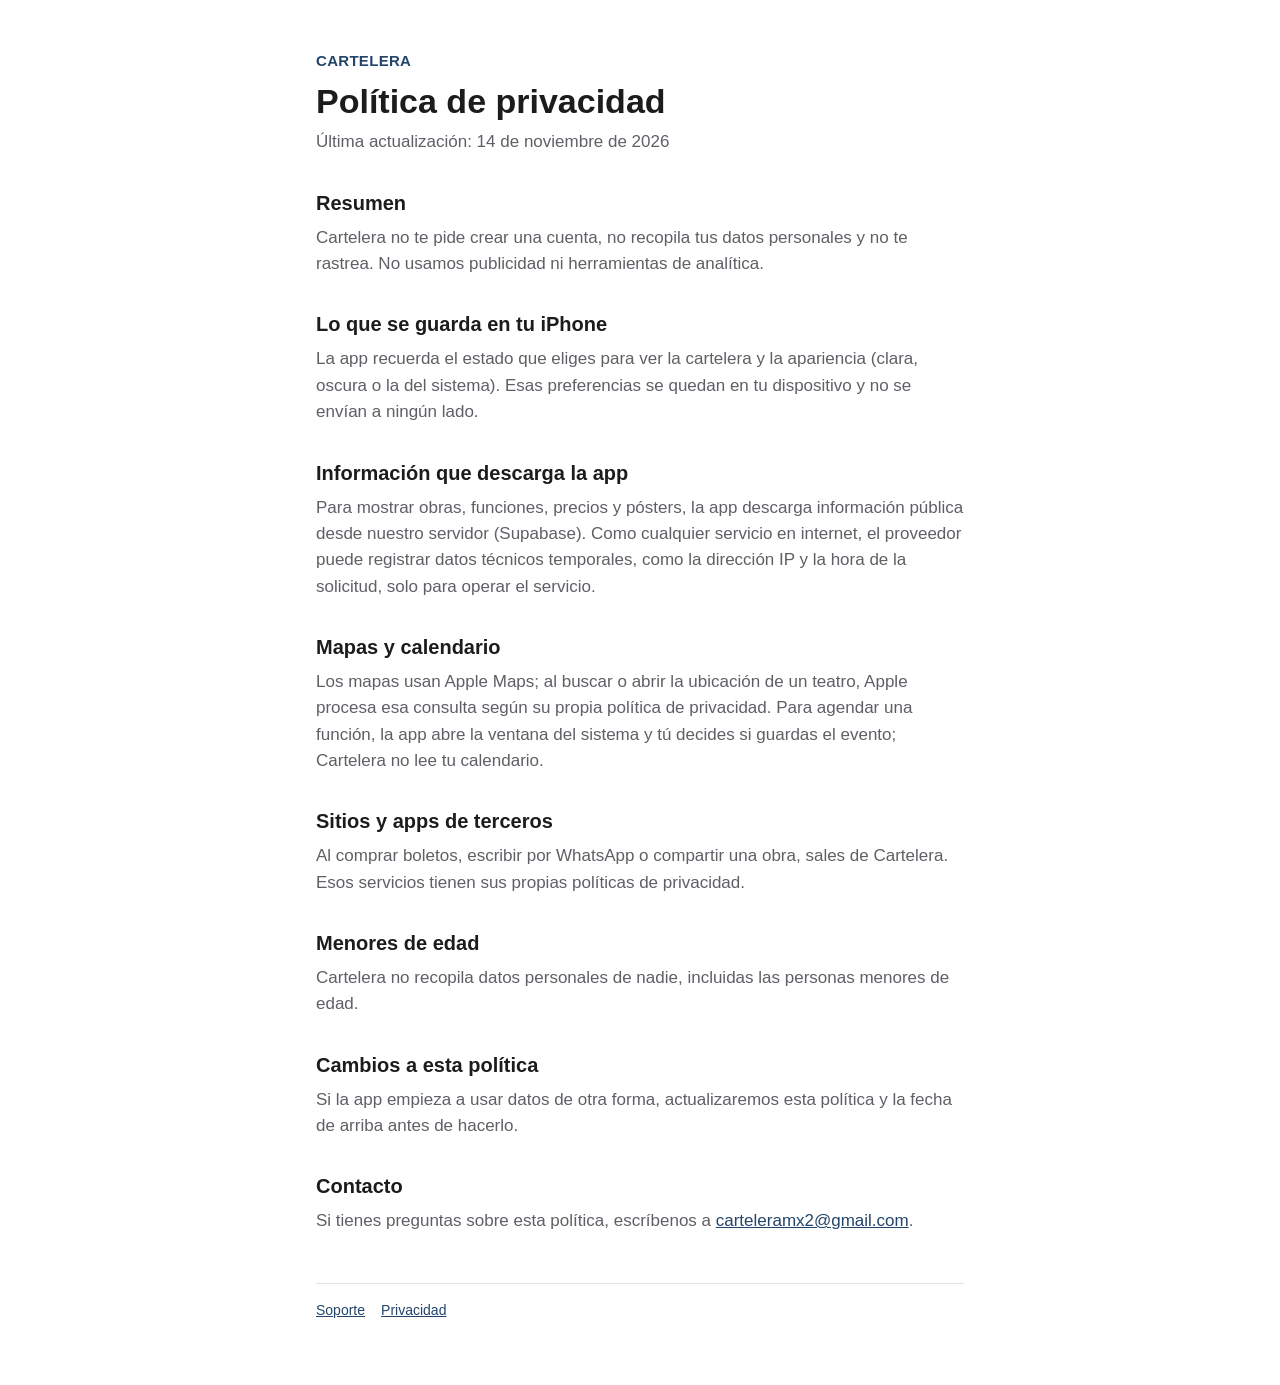
==== privacidad.html @ 86a77528 "feat: add the support and privacy policy pages" ====
<!doctype html>
<html lang="es-MX">
<head>
  <meta charset="utf-8">
  <meta name="viewport" content="width=device-width, initial-scale=1">
  <title>Cartelera · Política de privacidad</title>
  <meta name="description" content="Política de privacidad de la app Cartelera.">
  <link rel="stylesheet" href="styles.css">
</head>
<body>
<main>
  <header>
    <a class="app" href="./">Cartelera</a>
    <h1>Política de privacidad</h1>
    <p>Última actualización: 14 de noviembre de 2026</p>
  </header>

  <h2>Resumen</h2>
  <p>Cartelera no te pide crear una cuenta, no recopila tus datos personales y no te rastrea. No usamos publicidad ni herramientas de analítica.</p>

  <h2>Lo que se guarda en tu iPhone</h2>
  <p>La app recuerda el estado que eliges para ver la cartelera y la apariencia (clara, oscura o la del sistema). Esas preferencias se quedan en tu dispositivo y no se envían a ningún lado.</p>

  <h2>Información que descarga la app</h2>
  <p>Para mostrar obras, funciones, precios y pósters, la app descarga información pública desde nuestro servidor (Supabase). Como cualquier servicio en internet, el proveedor puede registrar datos técnicos temporales, como la dirección IP y la hora de la solicitud, solo para operar el servicio.</p>

  <h2>Mapas y calendario</h2>
  <p>Los mapas usan Apple Maps; al buscar o abrir la ubicación de un teatro, Apple procesa esa consulta según su propia política de privacidad. Para agendar una función, la app abre la ventana del sistema y tú decides si guardas el evento; Cartelera no lee tu calendario.</p>

  <h2>Sitios y apps de terceros</h2>
  <p>Al comprar boletos, escribir por WhatsApp o compartir una obra, sales de Cartelera. Esos servicios tienen sus propias políticas de privacidad.</p>

  <h2>Menores de edad</h2>
  <p>Cartelera no recopila datos personales de nadie, incluidas las personas menores de edad.</p>

  <h2>Cambios a esta política</h2>
  <p>Si la app empieza a usar datos de otra forma, actualizaremos esta política y la fecha de arriba antes de hacerlo.</p>

  <h2>Contacto</h2>
  <p>Si tienes preguntas sobre esta política, escríbenos a <a href="mailto:carteleramx2@gmail.com">carteleramx2@gmail.com</a>.</p>

  <footer>
    <a href="./">Soporte</a><a href="privacidad.html">Privacidad</a>
  </footer>
</main>
</body>
</html>
---- styles.css ----
:root {
  --bg: #ffffff; --text: #1c1c1e; --muted: #5f5f66; --accent: #24456a;
  --card: #f4f5f7; --line: #e2e3e7;
}
@media (prefers-color-scheme: dark) {
  :root { --bg: #111317; --text: #f2f2f4; --muted: #a3a6ad; --accent: #8fb4e0;
          --card: #1b1e24; --line: #2b2f37; }
}
* { box-sizing: border-box; }
body { margin: 0; background: var(--bg); color: var(--text);
  font: 17px/1.55 -apple-system, BlinkMacSystemFont, "Segoe UI", Roboto, sans-serif; }
main { max-width: 680px; margin: 0 auto; padding: 48px 16px 64px; }
header { margin-bottom: 32px; }
.app { font-size: 15px; font-weight: 600; color: var(--accent); text-decoration: none;
  letter-spacing: .02em; text-transform: uppercase; }
h1 { font-size: 34px; line-height: 1.15; margin: 8px 0 8px; }
h2 { font-size: 20px; margin: 32px 0 6px; }
p { margin: 0 0 12px; color: var(--muted); }
a { color: var(--accent); }
.card { background: var(--card); border: 1px solid var(--line); border-radius: 14px;
  padding: 20px; margin: 24px 0; }
.card p { margin: 0; }
.card a { font-weight: 600; overflow-wrap: anywhere; }
footer { margin-top: 48px; padding-top: 16px; border-top: 1px solid var(--line);
  font-size: 14px; color: var(--muted); }
footer a { margin-right: 16px; }
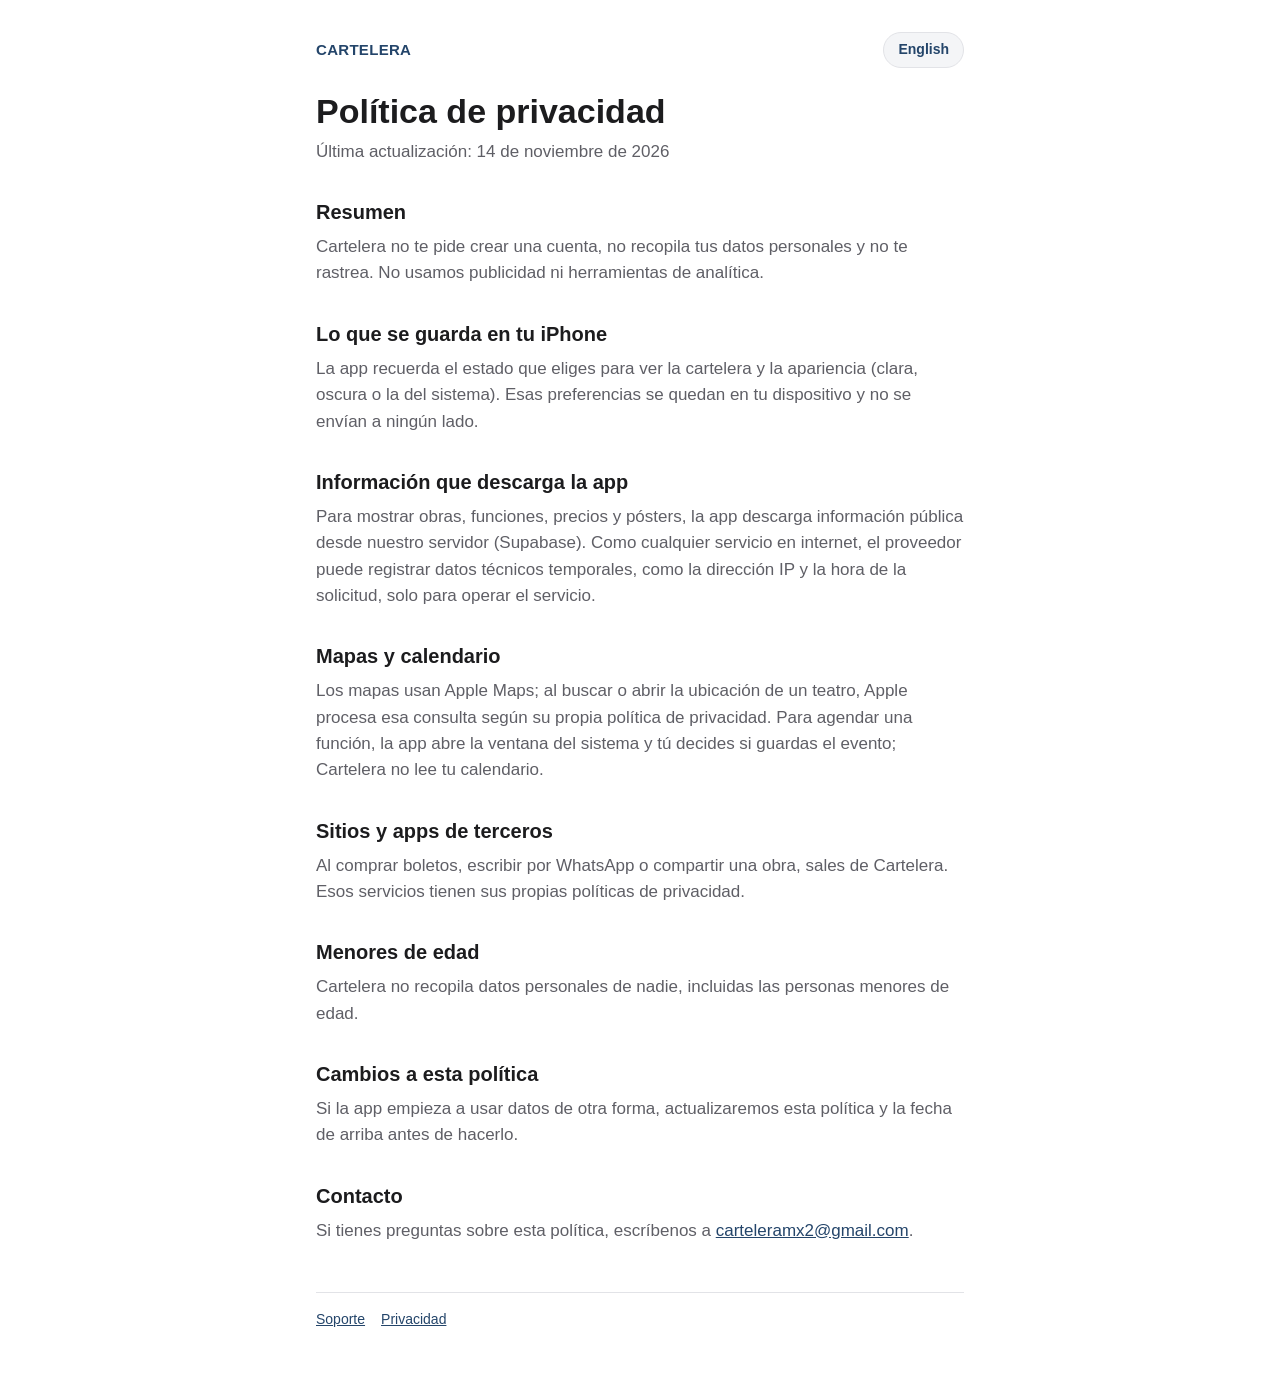
==== commit a5e4ac2c: "feat: switch the pages between Spanish and English" ====
--- a/privacidad.html
+++ b/privacidad.html
@@ -1,47 +1,89 @@
 <!doctype html>
-<html lang="es-MX">
+<html lang="es-MX" data-title-es="Cartelera · Política de privacidad" data-title-en="Cartelera · Privacy Policy">
 <head>
   <meta charset="utf-8">
   <meta name="viewport" content="width=device-width, initial-scale=1">
   <title>Cartelera · Política de privacidad</title>
   <meta name="description" content="Política de privacidad de la app Cartelera.">
   <link rel="stylesheet" href="styles.css">
+  <script src="lang.js" defer></script>
 </head>
 <body>
 <main>
-  <header>
-    <a class="app" href="./">Cartelera</a>
-    <h1>Política de privacidad</h1>
-    <p>Última actualización: 14 de noviembre de 2026</p>
-  </header>
+  <div class="topbar">
+    <a class="app" href="./" data-keep-lang>Cartelera</a>
+    <button class="lang-toggle" type="button" lang="en" aria-label="View in English">English</button>
+  </div>
 
-  <h2>Resumen</h2>
-  <p>Cartelera no te pide crear una cuenta, no recopila tus datos personales y no te rastrea. No usamos publicidad ni herramientas de analítica.</p>
+  <div data-lang="es">
+    <header>
+      <h1>Política de privacidad</h1>
+      <p>Última actualización: 14 de noviembre de 2026</p>
+    </header>
 
-  <h2>Lo que se guarda en tu iPhone</h2>
-  <p>La app recuerda el estado que eliges para ver la cartelera y la apariencia (clara, oscura o la del sistema). Esas preferencias se quedan en tu dispositivo y no se envían a ningún lado.</p>
+    <h2>Resumen</h2>
+    <p>Cartelera no te pide crear una cuenta, no recopila tus datos personales y no te rastrea. No usamos publicidad ni herramientas de analítica.</p>
 
-  <h2>Información que descarga la app</h2>
-  <p>Para mostrar obras, funciones, precios y pósters, la app descarga información pública desde nuestro servidor (Supabase). Como cualquier servicio en internet, el proveedor puede registrar datos técnicos temporales, como la dirección IP y la hora de la solicitud, solo para operar el servicio.</p>
+    <h2>Lo que se guarda en tu iPhone</h2>
+    <p>La app recuerda el estado que eliges para ver la cartelera y la apariencia (clara, oscura o la del sistema). Esas preferencias se quedan en tu dispositivo y no se envían a ningún lado.</p>
 
-  <h2>Mapas y calendario</h2>
-  <p>Los mapas usan Apple Maps; al buscar o abrir la ubicación de un teatro, Apple procesa esa consulta según su propia política de privacidad. Para agendar una función, la app abre la ventana del sistema y tú decides si guardas el evento; Cartelera no lee tu calendario.</p>
+    <h2>Información que descarga la app</h2>
+    <p>Para mostrar obras, funciones, precios y pósters, la app descarga información pública desde nuestro servidor (Supabase). Como cualquier servicio en internet, el proveedor puede registrar datos técnicos temporales, como la dirección IP y la hora de la solicitud, solo para operar el servicio.</p>
 
-  <h2>Sitios y apps de terceros</h2>
-  <p>Al comprar boletos, escribir por WhatsApp o compartir una obra, sales de Cartelera. Esos servicios tienen sus propias políticas de privacidad.</p>
+    <h2>Mapas y calendario</h2>
+    <p>Los mapas usan Apple Maps; al buscar o abrir la ubicación de un teatro, Apple procesa esa consulta según su propia política de privacidad. Para agendar una función, la app abre la ventana del sistema y tú decides si guardas el evento; Cartelera no lee tu calendario.</p>
 
-  <h2>Menores de edad</h2>
-  <p>Cartelera no recopila datos personales de nadie, incluidas las personas menores de edad.</p>
+    <h2>Sitios y apps de terceros</h2>
+    <p>Al comprar boletos, escribir por WhatsApp o compartir una obra, sales de Cartelera. Esos servicios tienen sus propias políticas de privacidad.</p>
 
-  <h2>Cambios a esta política</h2>
-  <p>Si la app empieza a usar datos de otra forma, actualizaremos esta política y la fecha de arriba antes de hacerlo.</p>
+    <h2>Menores de edad</h2>
+    <p>Cartelera no recopila datos personales de nadie, incluidas las personas menores de edad.</p>
 
-  <h2>Contacto</h2>
-  <p>Si tienes preguntas sobre esta política, escríbenos a <a href="mailto:carteleramx2@gmail.com">carteleramx2@gmail.com</a>.</p>
+    <h2>Cambios a esta política</h2>
+    <p>Si la app empieza a usar datos de otra forma, actualizaremos esta política y la fecha de arriba antes de hacerlo.</p>
 
-  <footer>
-    <a href="./">Soporte</a><a href="privacidad.html">Privacidad</a>
-  </footer>
+    <h2>Contacto</h2>
+    <p>Si tienes preguntas sobre esta política, escríbenos a <a href="mailto:carteleramx2@gmail.com">carteleramx2@gmail.com</a>.</p>
+
+    <footer>
+      <a href="./" data-keep-lang>Soporte</a><a href="privacidad.html" data-keep-lang>Privacidad</a>
+    </footer>
+  </div>
+
+  <div data-lang="en" lang="en" hidden>
+    <header>
+      <h1>Privacy Policy</h1>
+      <p>Last updated: November 14, 2026</p>
+    </header>
+
+    <h2>Summary</h2>
+    <p>Cartelera doesn't ask you to create an account, doesn't collect your personal data and doesn't track you. We don't use ads or analytics tools.</p>
+
+    <h2>What's stored on your iPhone</h2>
+    <p>The app remembers the state you choose for the listings and the appearance (light, dark or the system setting). These preferences stay on your device and are never sent anywhere.</p>
+
+    <h2>Information the app downloads</h2>
+    <p>To show plays, showtimes, prices and posters, the app downloads public information from our server (Supabase). Like any internet service, the provider may log temporary technical data, such as the IP address and the time of the request, only to operate the service.</p>
+
+    <h2>Maps and calendar</h2>
+    <p>Maps use Apple Maps; when you search for or open a theater's location, Apple handles that request under its own privacy policy. To add a showtime to your calendar, the app opens the system window and you decide whether to save the event; Cartelera doesn't read your calendar.</p>
+
+    <h2>Third-party websites and apps</h2>
+    <p>When you buy tickets, message a seller on WhatsApp or share a play, you leave Cartelera. Those services have their own privacy policies.</p>
+
+    <h2>Children</h2>
+    <p>Cartelera doesn't collect personal data from anyone, including children.</p>
+
+    <h2>Changes to this policy</h2>
+    <p>If the app starts using data in a different way, we'll update this policy and the date above before doing so.</p>
+
+    <h2>Contact</h2>
+    <p>If you have questions about this policy, write to us at <a href="mailto:carteleramx2@gmail.com">carteleramx2@gmail.com</a>.</p>
+
+    <footer>
+      <a href="./" data-keep-lang>Support</a><a href="privacidad.html" data-keep-lang>Privacy</a>
+    </footer>
+  </div>
 </main>
 </body>
 </html>
--- a/styles.css
+++ b/styles.css
@@ -9,8 +9,8 @@
 * { box-sizing: border-box; }
 body { margin: 0; background: var(--bg); color: var(--text);
   font: 17px/1.55 -apple-system, BlinkMacSystemFont, "Segoe UI", Roboto, sans-serif; }
-main { max-width: 680px; margin: 0 auto; padding: 48px 16px 64px; }
-header { margin-bottom: 32px; }
+main { max-width: 680px; margin: 0 auto; padding: 32px 16px 64px; }
+header { margin: 24px 0 32px; }
 .app { font-size: 15px; font-weight: 600; color: var(--accent); text-decoration: none;
   letter-spacing: .02em; text-transform: uppercase; }
 h1 { font-size: 34px; line-height: 1.15; margin: 8px 0 8px; }
@@ -24,3 +24,9 @@
 footer { margin-top: 48px; padding-top: 16px; border-top: 1px solid var(--line);
   font-size: 14px; color: var(--muted); }
 footer a { margin-right: 16px; }
+.topbar { display: flex; align-items: center; justify-content: space-between; gap: 12px; }
+.lang-toggle { font: inherit; font-size: 14px; font-weight: 600; color: var(--accent);
+  background: var(--card); border: 1px solid var(--line); border-radius: 999px;
+  padding: 6px 14px; cursor: pointer; }
+.lang-toggle:hover { border-color: var(--accent); }
+[hidden] { display: none !important; }
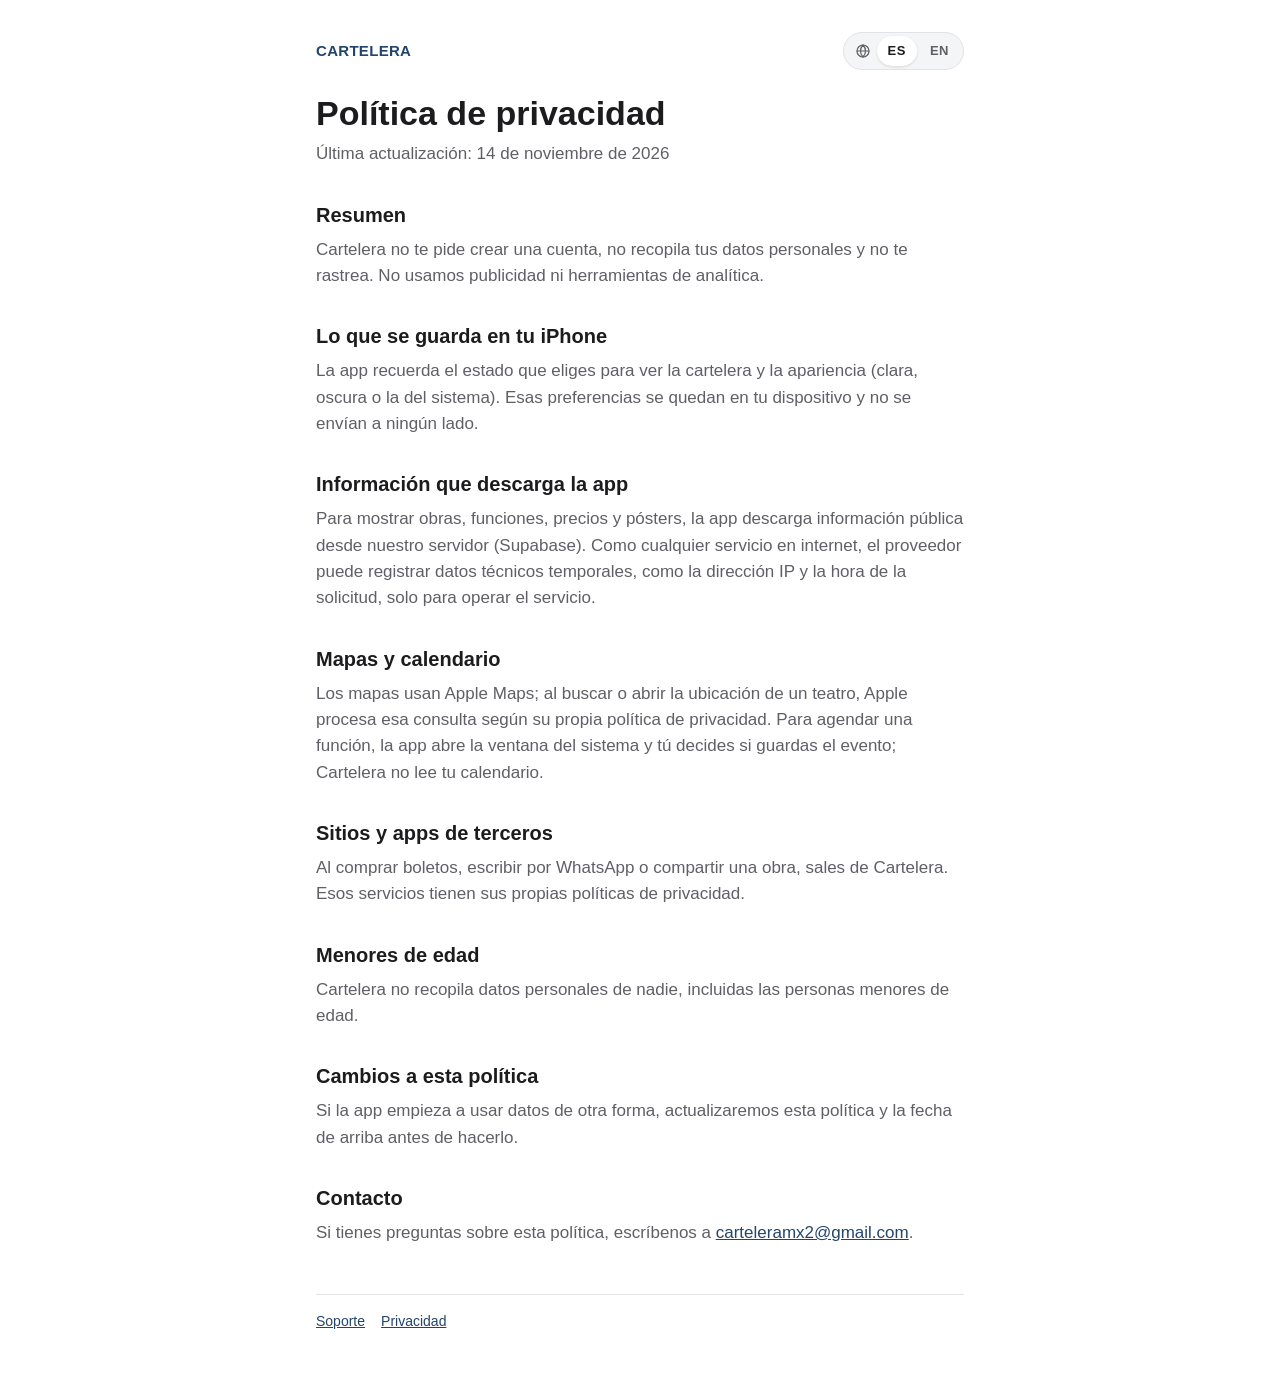
==== commit f5351a48: "feat: use an ES/EN segmented switch for the language" ====
--- a/privacidad.html
+++ b/privacidad.html
@@ -12,7 +12,11 @@
 <main>
   <div class="topbar">
     <a class="app" href="./" data-keep-lang>Cartelera</a>
-    <button class="lang-toggle" type="button" lang="en" aria-label="View in English">English</button>
+    <div class="lang-switch" role="group" aria-label="Idioma / Language">
+      <svg viewBox="0 0 24 24" fill="none" stroke="currentColor" stroke-width="1.8" stroke-linecap="round" aria-hidden="true"><circle cx="12" cy="12" r="9"/><path d="M3 12h18M12 3c2.5 2.7 3.8 5.7 3.8 9s-1.3 6.3-3.8 9c-2.5-2.7-3.8-5.7-3.8-9S9.5 5.7 12 3z"/></svg>
+      <button type="button" data-set-lang="es" lang="es" aria-pressed="true" aria-label="Español">ES</button>
+      <button type="button" data-set-lang="en" lang="en" aria-pressed="false" aria-label="English">EN</button>
+    </div>
   </div>
 
   <div data-lang="es">
--- a/styles.css
+++ b/styles.css
@@ -25,8 +25,14 @@
   font-size: 14px; color: var(--muted); }
 footer a { margin-right: 16px; }
 .topbar { display: flex; align-items: center; justify-content: space-between; gap: 12px; }
-.lang-toggle { font: inherit; font-size: 14px; font-weight: 600; color: var(--accent);
-  background: var(--card); border: 1px solid var(--line); border-radius: 999px;
-  padding: 6px 14px; cursor: pointer; }
-.lang-toggle:hover { border-color: var(--accent); }
+.lang-switch { display: inline-flex; align-items: center; gap: 2px; padding: 3px;
+  background: var(--card); border: 1px solid var(--line); border-radius: 999px; }
+.lang-switch svg { width: 16px; height: 16px; margin: 0 4px 0 8px; color: var(--muted); flex: none; }
+.lang-switch button { font: inherit; font-size: 13px; font-weight: 600; letter-spacing: .04em;
+  color: var(--muted); background: transparent; border: 0; border-radius: 999px;
+  padding: 5px 11px; cursor: pointer; transition: background .15s, color .15s; }
+.lang-switch button:hover { color: var(--text); }
+.lang-switch button[aria-pressed="true"] { background: var(--bg); color: var(--text);
+  box-shadow: 0 1px 3px rgba(0,0,0,.12); }
+.lang-switch button:focus-visible { outline: 2px solid var(--accent); outline-offset: 1px; }
 [hidden] { display: none !important; }
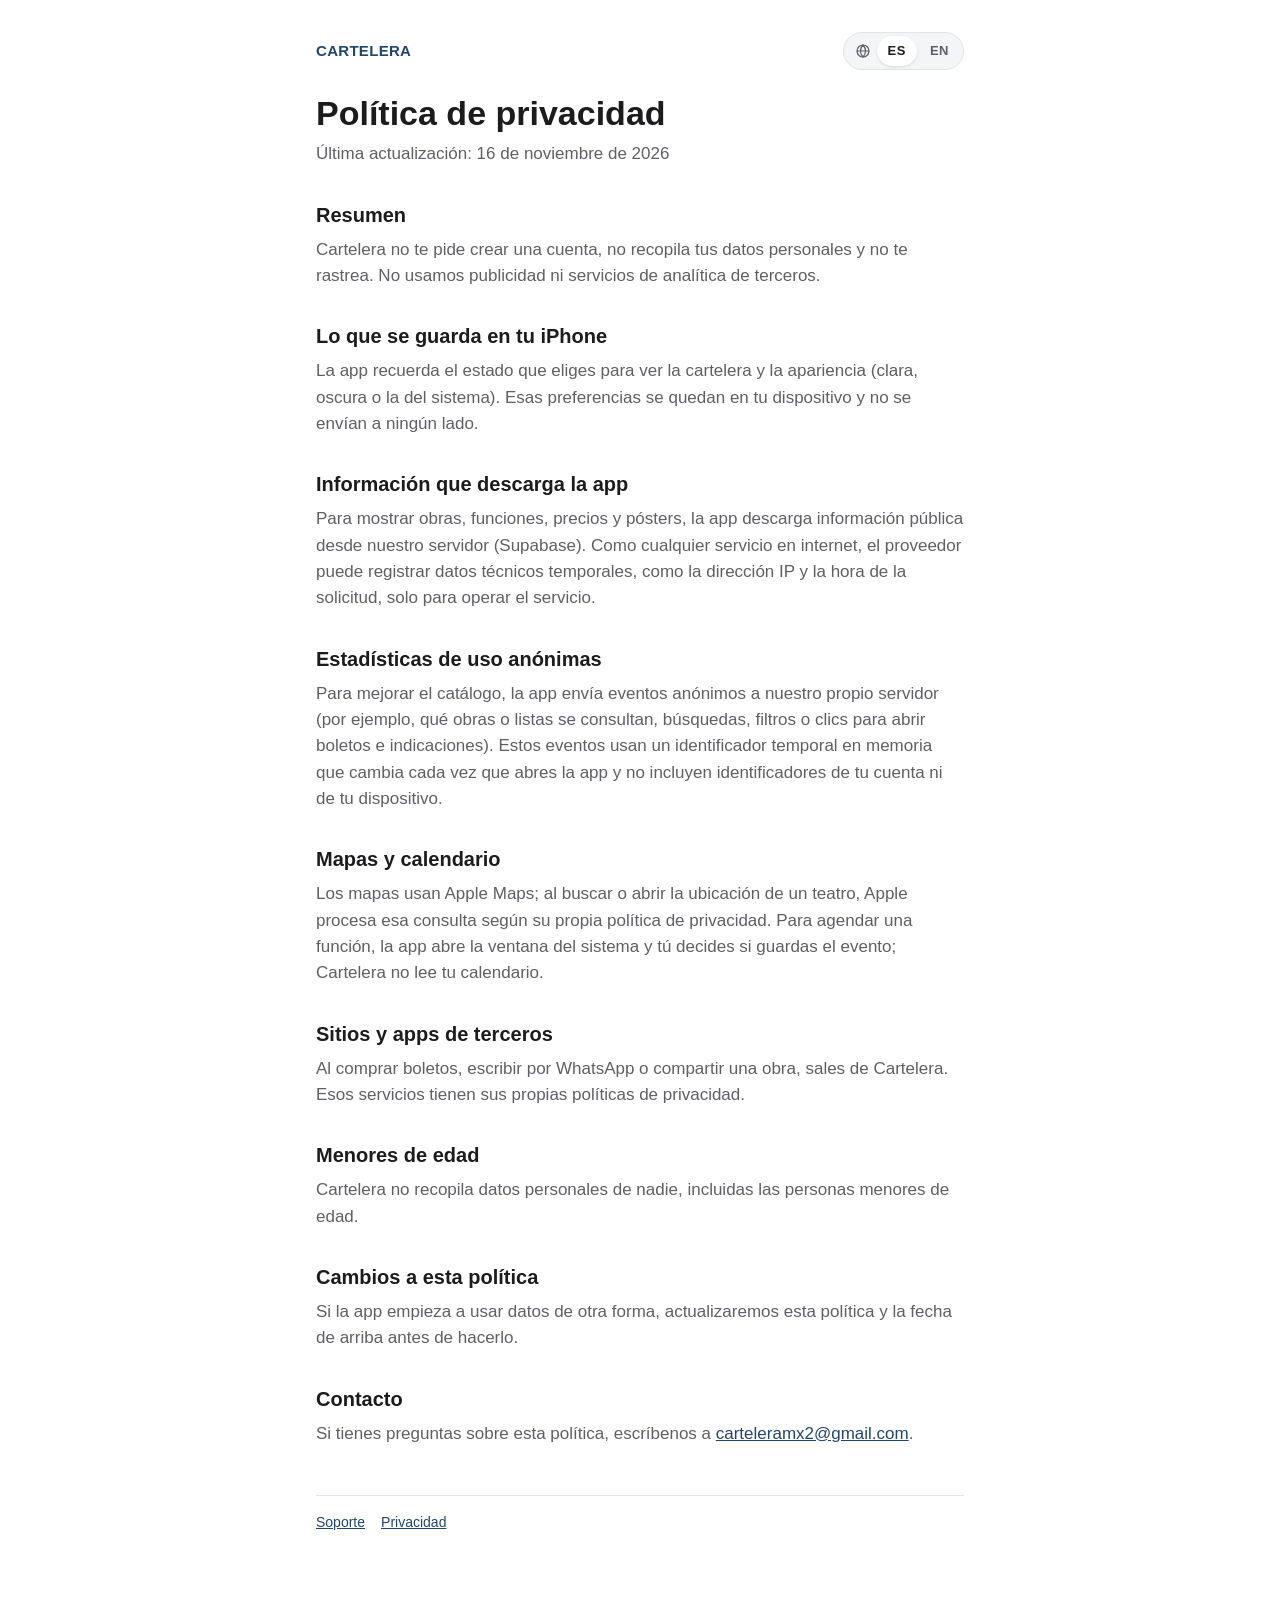
==== commit 71783305: "docs: describe anonymous first-party usage statistics in privacy policy" ====
--- a/privacidad.html
+++ b/privacidad.html
@@ -22,17 +22,20 @@
   <div data-lang="es">
     <header>
       <h1>Política de privacidad</h1>
-      <p>Última actualización: 14 de noviembre de 2026</p>
+      <p>Última actualización: 16 de noviembre de 2026</p>
     </header>
 
     <h2>Resumen</h2>
-    <p>Cartelera no te pide crear una cuenta, no recopila tus datos personales y no te rastrea. No usamos publicidad ni herramientas de analítica.</p>
+    <p>Cartelera no te pide crear una cuenta, no recopila tus datos personales y no te rastrea. No usamos publicidad ni servicios de analítica de terceros.</p>
 
     <h2>Lo que se guarda en tu iPhone</h2>
     <p>La app recuerda el estado que eliges para ver la cartelera y la apariencia (clara, oscura o la del sistema). Esas preferencias se quedan en tu dispositivo y no se envían a ningún lado.</p>
 
     <h2>Información que descarga la app</h2>
     <p>Para mostrar obras, funciones, precios y pósters, la app descarga información pública desde nuestro servidor (Supabase). Como cualquier servicio en internet, el proveedor puede registrar datos técnicos temporales, como la dirección IP y la hora de la solicitud, solo para operar el servicio.</p>
+
+    <h2>Estadísticas de uso anónimas</h2>
+    <p>Para mejorar el catálogo, la app envía eventos anónimos a nuestro propio servidor (por ejemplo, qué obras o listas se consultan, búsquedas, filtros o clics para abrir boletos e indicaciones). Estos eventos usan un identificador temporal en memoria que cambia cada vez que abres la app y no incluyen identificadores de tu cuenta ni de tu dispositivo.</p>
 
     <h2>Mapas y calendario</h2>
     <p>Los mapas usan Apple Maps; al buscar o abrir la ubicación de un teatro, Apple procesa esa consulta según su propia política de privacidad. Para agendar una función, la app abre la ventana del sistema y tú decides si guardas el evento; Cartelera no lee tu calendario.</p>
@@ -57,17 +60,20 @@
   <div data-lang="en" lang="en" hidden>
     <header>
       <h1>Privacy Policy</h1>
-      <p>Last updated: November 14, 2026</p>
+      <p>Last updated: November 16, 2026</p>
     </header>
 
     <h2>Summary</h2>
-    <p>Cartelera doesn't ask you to create an account, doesn't collect your personal data and doesn't track you. We don't use ads or analytics tools.</p>
+    <p>Cartelera doesn't ask you to create an account, doesn't collect your personal data and doesn't track you. We don't use ads or third-party analytics services.</p>
 
     <h2>What's stored on your iPhone</h2>
     <p>The app remembers the state you choose for the listings and the appearance (light, dark or the system setting). These preferences stay on your device and are never sent anywhere.</p>
 
     <h2>Information the app downloads</h2>
     <p>To show plays, showtimes, prices and posters, the app downloads public information from our server (Supabase). Like any internet service, the provider may log temporary technical data, such as the IP address and the time of the request, only to operate the service.</p>
+
+    <h2>Anonymous usage statistics</h2>
+    <p>To improve the listings, the app sends anonymous events to our own server (such as which plays or lists are viewed, searches, filters, or taps to open tickets and directions). These events use a temporary in-memory identifier that resets each time you open the app and include no account or device identifiers.</p>
 
     <h2>Maps and calendar</h2>
     <p>Maps use Apple Maps; when you search for or open a theater's location, Apple handles that request under its own privacy policy. To add a showtime to your calendar, the app opens the system window and you decide whether to save the event; Cartelera doesn't read your calendar.</p>
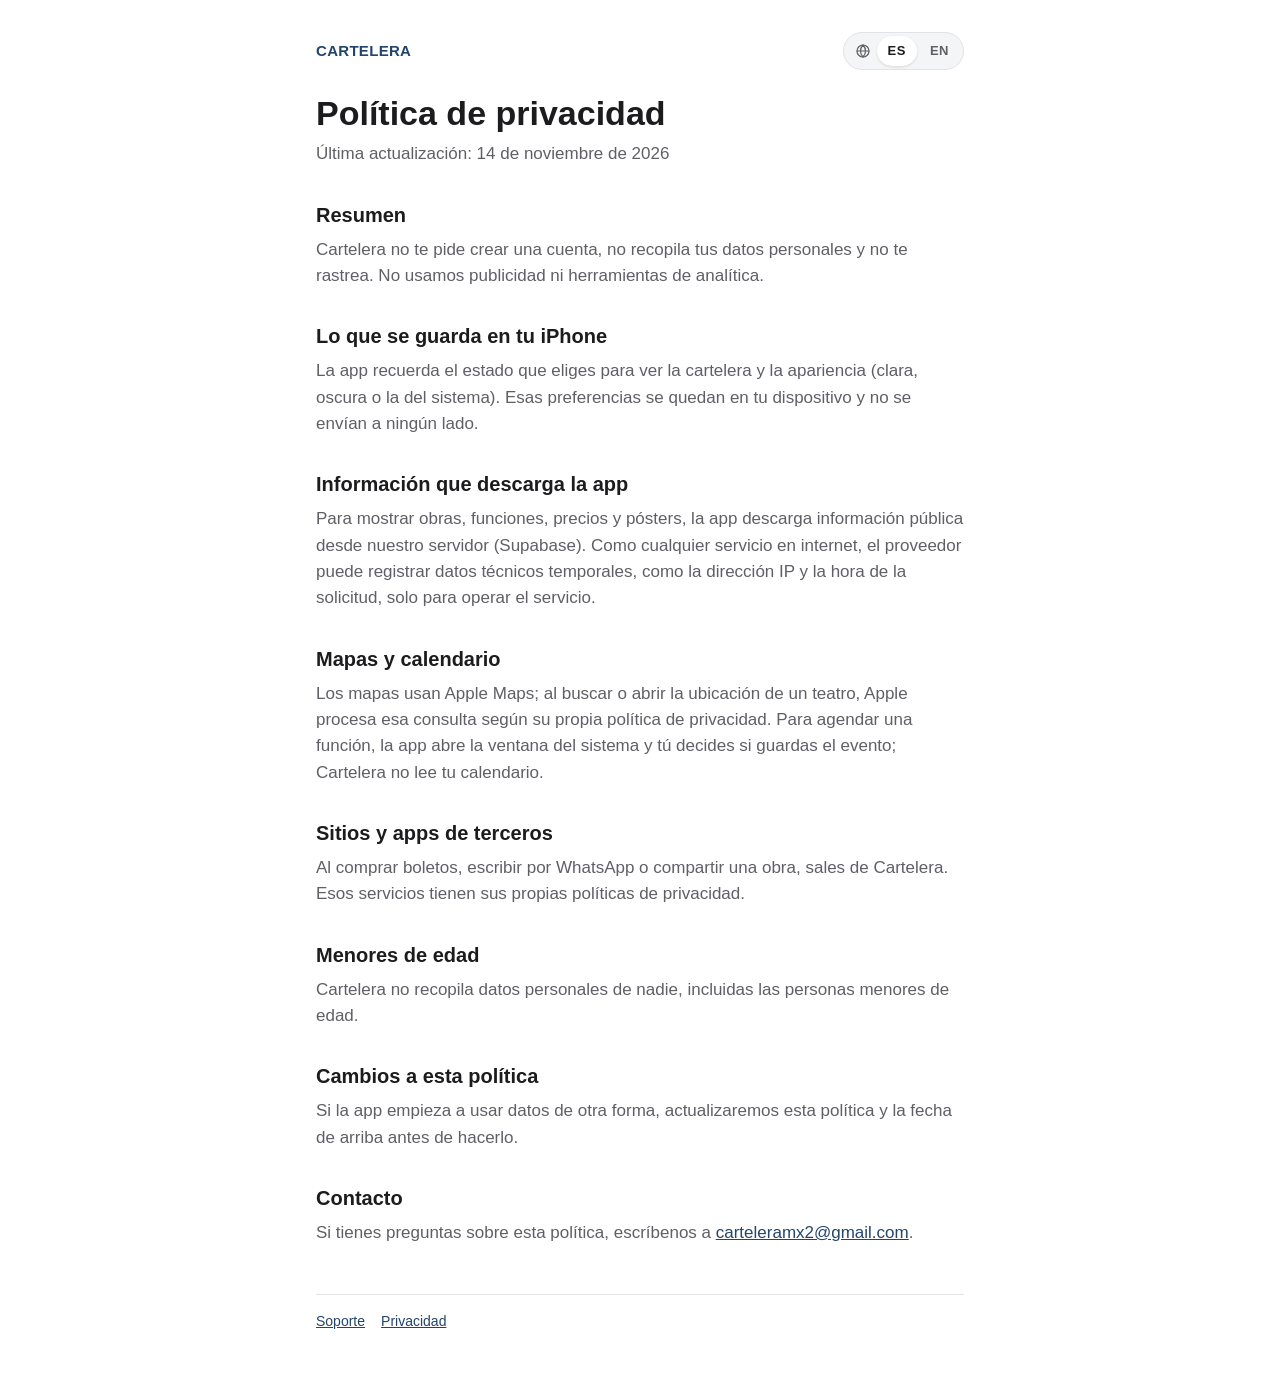
==== commit f695c11f: "docs: drop the usage statistics from the privacy policy This reverts commit 7178330: the app no long" ====
--- a/privacidad.html
+++ b/privacidad.html
@@ -22,20 +22,17 @@
   <div data-lang="es">
     <header>
       <h1>Política de privacidad</h1>
-      <p>Última actualización: 16 de noviembre de 2026</p>
+      <p>Última actualización: 14 de noviembre de 2026</p>
     </header>
 
     <h2>Resumen</h2>
-    <p>Cartelera no te pide crear una cuenta, no recopila tus datos personales y no te rastrea. No usamos publicidad ni servicios de analítica de terceros.</p>
+    <p>Cartelera no te pide crear una cuenta, no recopila tus datos personales y no te rastrea. No usamos publicidad ni herramientas de analítica.</p>
 
     <h2>Lo que se guarda en tu iPhone</h2>
     <p>La app recuerda el estado que eliges para ver la cartelera y la apariencia (clara, oscura o la del sistema). Esas preferencias se quedan en tu dispositivo y no se envían a ningún lado.</p>
 
     <h2>Información que descarga la app</h2>
     <p>Para mostrar obras, funciones, precios y pósters, la app descarga información pública desde nuestro servidor (Supabase). Como cualquier servicio en internet, el proveedor puede registrar datos técnicos temporales, como la dirección IP y la hora de la solicitud, solo para operar el servicio.</p>
-
-    <h2>Estadísticas de uso anónimas</h2>
-    <p>Para mejorar el catálogo, la app envía eventos anónimos a nuestro propio servidor (por ejemplo, qué obras o listas se consultan, búsquedas, filtros o clics para abrir boletos e indicaciones). Estos eventos usan un identificador temporal en memoria que cambia cada vez que abres la app y no incluyen identificadores de tu cuenta ni de tu dispositivo.</p>
 
     <h2>Mapas y calendario</h2>
     <p>Los mapas usan Apple Maps; al buscar o abrir la ubicación de un teatro, Apple procesa esa consulta según su propia política de privacidad. Para agendar una función, la app abre la ventana del sistema y tú decides si guardas el evento; Cartelera no lee tu calendario.</p>
@@ -60,20 +57,17 @@
   <div data-lang="en" lang="en" hidden>
     <header>
       <h1>Privacy Policy</h1>
-      <p>Last updated: November 16, 2026</p>
+      <p>Last updated: November 14, 2026</p>
     </header>
 
     <h2>Summary</h2>
-    <p>Cartelera doesn't ask you to create an account, doesn't collect your personal data and doesn't track you. We don't use ads or third-party analytics services.</p>
+    <p>Cartelera doesn't ask you to create an account, doesn't collect your personal data and doesn't track you. We don't use ads or analytics tools.</p>
 
     <h2>What's stored on your iPhone</h2>
     <p>The app remembers the state you choose for the listings and the appearance (light, dark or the system setting). These preferences stay on your device and are never sent anywhere.</p>
 
     <h2>Information the app downloads</h2>
     <p>To show plays, showtimes, prices and posters, the app downloads public information from our server (Supabase). Like any internet service, the provider may log temporary technical data, such as the IP address and the time of the request, only to operate the service.</p>
-
-    <h2>Anonymous usage statistics</h2>
-    <p>To improve the listings, the app sends anonymous events to our own server (such as which plays or lists are viewed, searches, filters, or taps to open tickets and directions). These events use a temporary in-memory identifier that resets each time you open the app and include no account or device identifiers.</p>
 
     <h2>Maps and calendar</h2>
     <p>Maps use Apple Maps; when you search for or open a theater's location, Apple handles that request under its own privacy policy. To add a showtime to your calendar, the app opens the system window and you decide whether to save the event; Cartelera doesn't read your calendar.</p>
